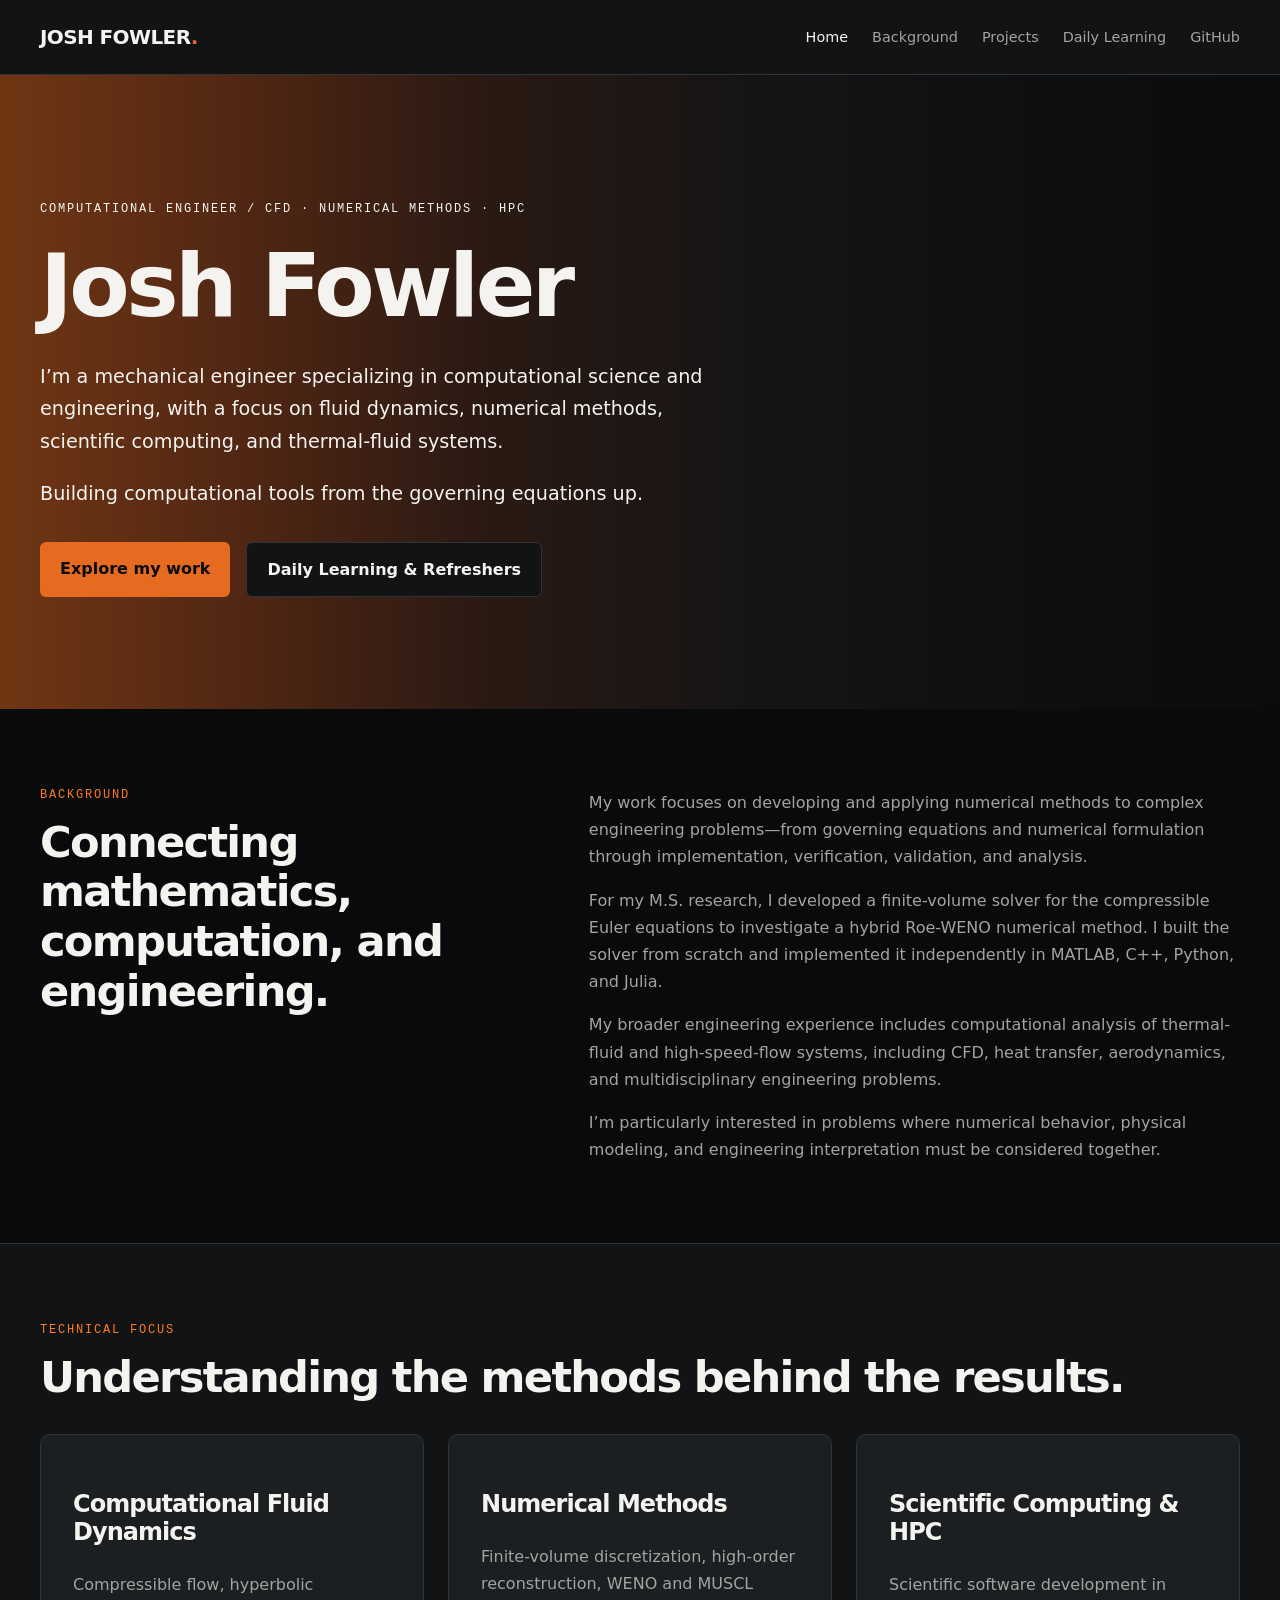
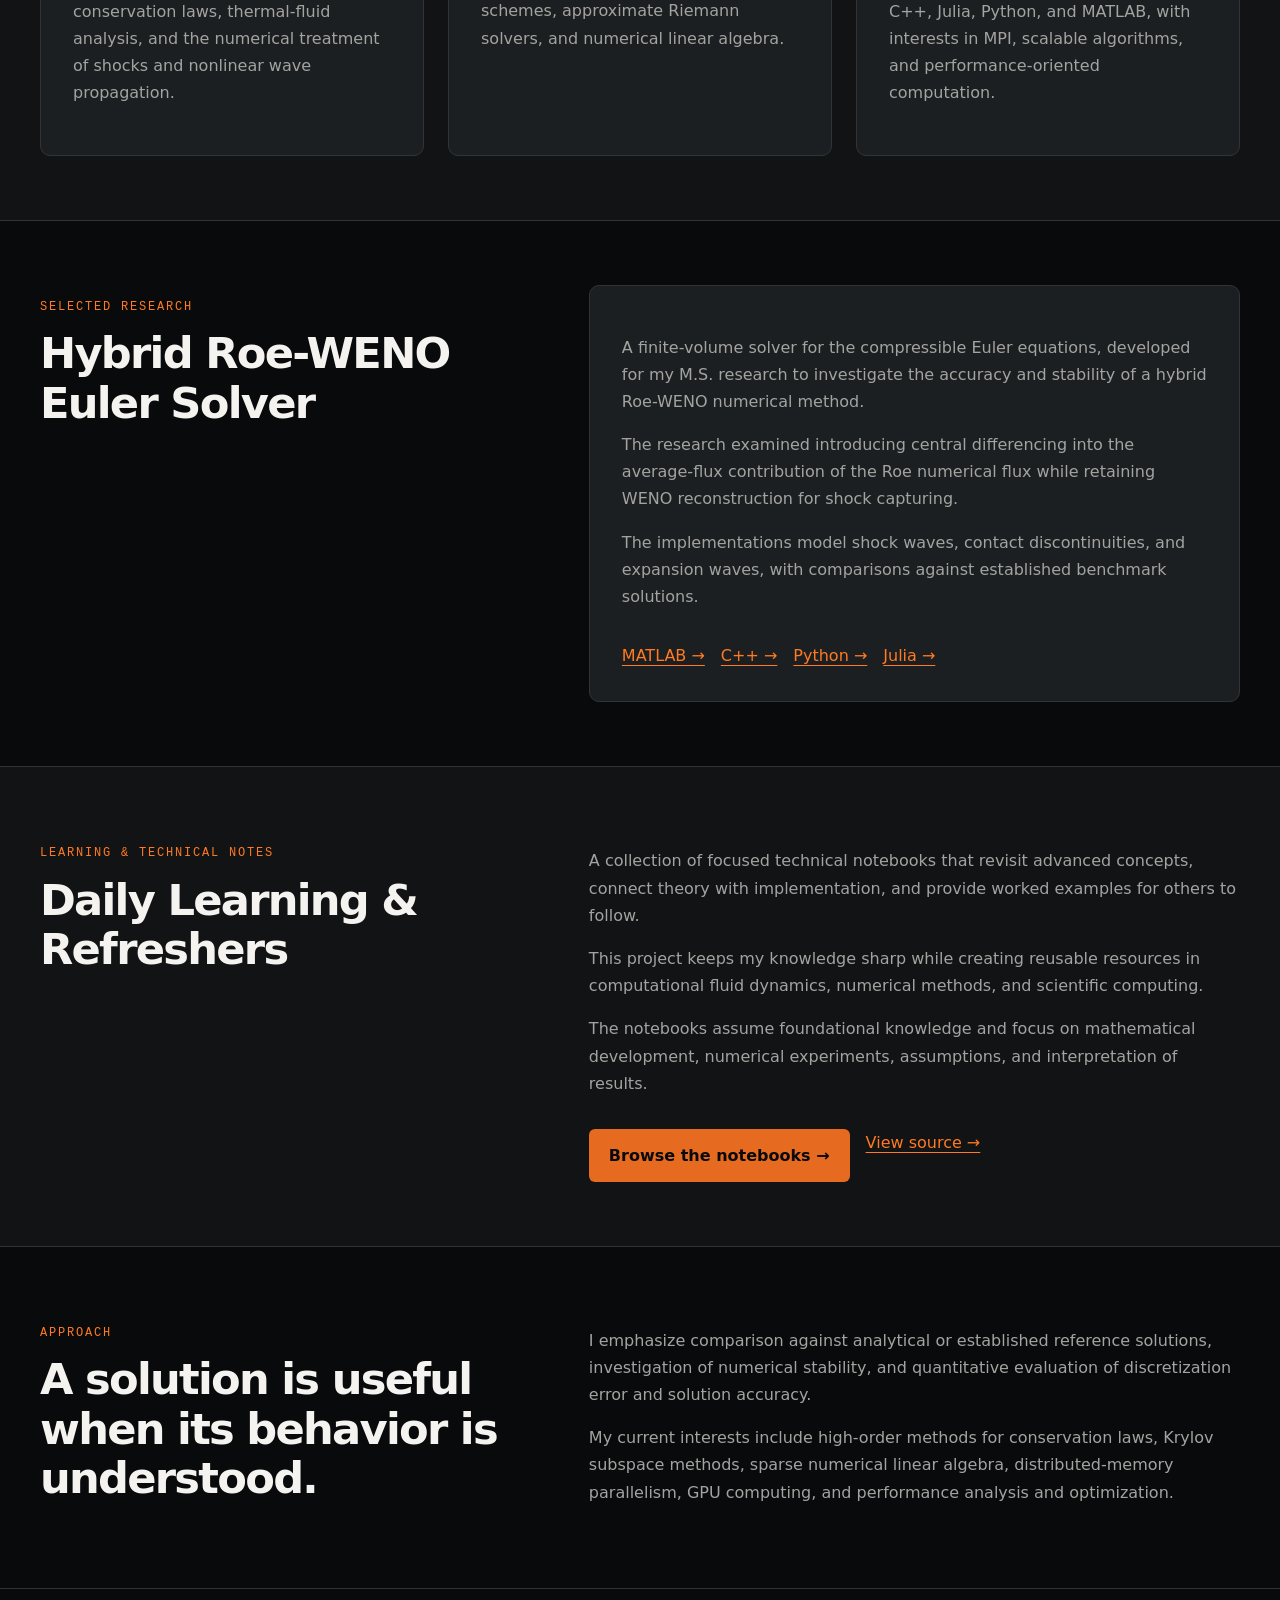
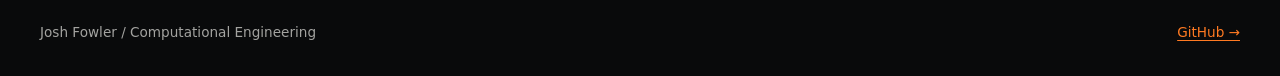
==== index.html @ 1750c248 "Initial Commit Updated" ====
<!doctype html>
<html lang="en">
<head>
  <meta charset="utf-8">
  <meta name="viewport" content="width=device-width, initial-scale=1">

  <title>Josh Fowler | Computational Engineer</title>

  <meta
    name="description"
    content="Josh Fowler — mechanical engineer specializing in computational fluid dynamics, numerical methods, and high-performance scientific computing."
  >

  <link rel="stylesheet" href="styles.css">
</head>

<body>
  <a class="skip" href="#main">Skip to content</a>

  <header class="site-header">
    <nav class="container nav" aria-label="Main navigation">
      <a class="brand" href="index.html">
        JOSH FOWLER<span style="color: var(--color-accent)">.</span>
      </a>

      <div class="nav-links">
        <a href="index.html" aria-current="page">Home</a>
        <a href="#background">Background</a>
        <a href="#projects">Projects</a>
        <a href="/daily-learning/">Daily Learning</a>
        <a href="https://github.com/josh-fowler-hub">GitHub</a>
      </div>
    </nav>
  </header>

  <main id="main">
    <section class="hero">
      <div class="container">
        <p class="eyebrow">
          Computational Engineer / CFD · Numerical Methods · HPC
        </p>

        <h1>Josh Fowler</h1>

        <p class="lead">
          I’m a mechanical engineer specializing in computational science
          and engineering, with a focus on fluid dynamics, numerical
          methods, scientific computing, and thermal-fluid systems.
        </p>

        <p class="lead">
          Building computational tools from the governing equations up.
        </p>

        <div class="actions">
          <a class="button" href="#projects">Explore my work</a>
          <a class="button secondary" href="/daily-learning/">
            Daily Learning &amp; Refreshers
          </a>
        </div>
      </div>
    </section>

    <section class="section" id="background">
      <div class="container featured">
        <div>
          <p class="eyebrow">Background</p>
          <h2>Connecting mathematics, computation, and engineering.</h2>
        </div>

        <div>
          <p class="intro">
            My work focuses on developing and applying numerical methods
            to complex engineering problems—from governing equations and
            numerical formulation through implementation, verification,
            validation, and analysis.
          </p>

          <p class="intro">
            For my M.S. research, I developed a finite-volume solver for
            the compressible Euler equations to investigate a hybrid
            Roe-WENO numerical method. I built the solver from scratch
            and implemented it independently in MATLAB, C++, Python,
            and Julia.
          </p>

          <p class="intro">
            My broader engineering experience includes computational
            analysis of thermal-fluid and high-speed-flow systems,
            including CFD, heat transfer, aerodynamics, and
            multidisciplinary engineering problems.
          </p>

          <p class="intro">
            I’m particularly interested in problems where numerical
            behavior, physical modeling, and engineering interpretation
            must be considered together.
          </p>
        </div>
      </div>
    </section>

    <section class="section alt">
      <div class="container">
        <p class="eyebrow">Technical focus</p>
        <h2>Understanding the methods behind the results.</h2>

        <div class="grid">
          <article class="card">
            <h3>Computational Fluid Dynamics</h3>
            <p>
              Compressible flow, hyperbolic conservation laws,
              thermal-fluid analysis, and the numerical treatment
              of shocks and nonlinear wave propagation.
            </p>
          </article>

          <article class="card">
            <h3>Numerical Methods</h3>
            <p>
              Finite-volume discretization, high-order reconstruction,
              WENO and MUSCL schemes, approximate Riemann solvers,
              and numerical linear algebra.
            </p>
          </article>

          <article class="card">
            <h3>Scientific Computing &amp; HPC</h3>
            <p>
              Scientific software development in C++, Julia, Python,
              and MATLAB, with interests in MPI, scalable algorithms,
              and performance-oriented computation.
            </p>
          </article>
        </div>
      </div>
    </section>

    <section class="section" id="projects">
      <div class="container featured">
        <div>
          <p class="eyebrow">Selected research</p>
          <h2>Hybrid Roe-WENO Euler Solver</h2>
        </div>

        <article class="card">
          <p>
            A finite-volume solver for the compressible Euler equations,
            developed for my M.S. research to investigate the accuracy
            and stability of a hybrid Roe-WENO numerical method.
          </p>

          <p>
            The research examined introducing central differencing into
            the average-flux contribution of the Roe numerical flux
            while retaining WENO reconstruction for shock capturing.
          </p>

          <p>
            The implementations model shock waves, contact
            discontinuities, and expansion waves, with comparisons
            against established benchmark solutions.
          </p>

          <div class="actions">
            <a href="https://github.com/josh-fowler-hub/HighOrderEuler-MATLAB">
              MATLAB →
            </a>
            <a href="https://github.com/josh-fowler-hub/HighOrderEuler-Cpp">
              C++ →
            </a>
            <a href="https://github.com/josh-fowler-hub/PyHighOrderEuler">
              Python →
            </a>
            <a href="https://github.com/josh-fowler-hub/HighOrderEuler.jl">
              Julia →
            </a>
          </div>
        </article>
      </div>
    </section>

    <section class="section alt">
      <div class="container featured">
        <div>
          <p class="eyebrow">Learning &amp; technical notes</p>
          <h2>Daily Learning &amp; Refreshers</h2>
        </div>

        <div>
          <p class="intro">
            A collection of focused technical notebooks that revisit
            advanced concepts, connect theory with implementation,
            and provide worked examples for others to follow.
          </p>

          <p class="intro">
            This project keeps my knowledge sharp while creating
            reusable resources in computational fluid dynamics,
            numerical methods, and scientific computing.
          </p>

          <p class="intro">
            The notebooks assume foundational knowledge and focus
            on mathematical development, numerical experiments,
            assumptions, and interpretation of results.
          </p>

          <div class="actions">
            <a class="button" href="/daily-learning/">
              Browse the notebooks →
            </a>
            <a href="https://github.com/josh-fowler-hub/daily-learning">
              View source →
            </a>
          </div>
        </div>
      </div>
    </section>

    <section class="section">
      <div class="container featured">
        <div>
          <p class="eyebrow">Approach</p>
          <h2>A solution is useful when its behavior is understood.</h2>
        </div>

        <div>
          <p class="intro">
            I emphasize comparison against analytical or established
            reference solutions, investigation of numerical stability,
            and quantitative evaluation of discretization error
            and solution accuracy.
          </p>

          <p class="intro">
            My current interests include high-order methods for
            conservation laws, Krylov subspace methods, sparse
            numerical linear algebra, distributed-memory parallelism,
            GPU computing, and performance analysis and optimization.
          </p>
        </div>
      </div>
    </section>
  </main>

  <footer>
    <div class="container footer-inner">
      <span>
        Josh Fowler / Computational Engineering
      </span>

      <a href="https://github.com/josh-fowler-hub">
        GitHub →
      </a>
    </div>
  </footer>
</body>
</html>
---- styles.css ----
:root {
  --titan-black: #090a0b;
  --titan-carbon: #111315;
  --titan-graphite: #1c1f22;
  --titan-steel: #303438;
  --titan-orange: #e66b20;
  --titan-orange-hot: #ff7a22;
  --titan-copper: #a94d20;
  --titan-white: #f4f3f0;
  --titan-gray: #a3a3a0;
  --titan-gray-dark: #686967;
  --color-bg: var(--titan-black);
  --color-bg-alt: var(--titan-carbon);
  --color-surface: var(--titan-graphite);
  --color-surface-hover: #24282c;
  --color-text: var(--titan-white);
  --color-text-muted: var(--titan-gray);
  --color-border: var(--titan-steel);
  --color-accent: var(--titan-orange);
  --color-accent-hover: var(--titan-orange-hot);
  --max-width: 1200px;
  --space-xs: .5rem;
  --space-sm: 1rem;
  --space-md: 2rem;
  --space-lg: 4rem;
  --space-xl: 7rem;
  --radius-sm: 6px;
  --radius-md: 10px;
  --font-body: Inter, system-ui, -apple-system, BlinkMacSystemFont, "Segoe UI", sans-serif;
  --font-mono: "JetBrains Mono", "Fira Code", monospace;
  --titan-field-gradient: linear-gradient(90deg, #ff7621 0%, #b95220 18%, #59301f 38%, #292526 58%, #181a1c 78%, #0d0f10 100%);
}
* { box-sizing: border-box; }
html { color-scheme: dark; }
body { margin: 0; background: var(--color-bg); color: var(--color-text); font-family: var(--font-body); line-height: 1.7; }
a { color: var(--color-accent-hover); text-underline-offset: .25em; }
a:hover { color: var(--color-text); }
a:focus-visible { outline: 2px solid var(--color-accent-hover); outline-offset: 5px; }
.container { width: min(var(--max-width), calc(100% - 3rem)); margin-inline: auto; }
.skip { position: absolute; left: 1rem; top: -5rem; padding: .5rem; background: var(--color-bg); z-index: 10; }
.skip:focus { top: 1rem; }
.site-header { background: var(--color-bg-alt); border-bottom: 1px solid var(--color-border); }
.nav { display: flex; align-items: center; justify-content: space-between; gap: 2rem; padding-block: 1.25rem; }
.brand { color: var(--color-text); font-weight: 750; text-decoration: none; letter-spacing: -.03em; font-size: 1.25rem; }
.nav-links { display: flex; gap: 1.5rem; flex-wrap: wrap; }
.nav-links a { color: var(--color-text-muted); text-decoration: none; font-size: .9rem; }
.nav-links a:hover, .nav-links a[aria-current="page"] { color: var(--color-text); }
.hero { position: relative; padding-block: var(--space-xl); background: var(--titan-field-gradient); }
.hero::before { content: ""; position: absolute; inset: 0; background: rgba(9,10,11,.58); }
.hero .container { position: relative; }
.eyebrow { font-family: var(--font-mono); text-transform: uppercase; letter-spacing: .15em; font-size: .75rem; color: var(--color-accent-hover); }
.hero .eyebrow { color: var(--titan-white); }
h1, h2, h3 { line-height: 1.15; letter-spacing: -.04em; }
h1 { font-size: clamp(2.8rem, 7vw, 5.5rem); margin: 1rem 0 1.5rem; max-width: 900px; }
h2 { font-size: clamp(1.8rem, 4vw, 2.7rem); margin: .5rem 0 1.25rem; }
h3 { font-size: 1.5rem; }
.lead { max-width: 680px; font-size: 1.2rem; color: var(--titan-white); }
.actions { display: flex; flex-wrap: wrap; gap: 1rem; margin-top: 2rem; }
.button { display: inline-block; background: var(--color-accent); color: var(--titan-black); padding: .8rem 1.25rem; border-radius: var(--radius-sm); font-weight: 700; text-decoration: none; }
.button:hover { background: var(--color-accent-hover); color: var(--titan-black); }
.button.secondary { background: var(--color-bg-alt); color: var(--color-text); border: 1px solid var(--color-border); }
.section { padding-block: var(--space-lg); }
.section.alt { background: var(--color-bg-alt); border-block: 1px solid var(--color-border); }
.intro { max-width: 760px; color: var(--color-text-muted); }
.grid { display: grid; grid-template-columns: repeat(3, 1fr); gap: 1.5rem; margin-top: 2rem; }
.card { background: var(--color-surface); border: 1px solid var(--color-border); border-radius: var(--radius-md); padding: var(--space-md); }
.card p, .prose p { color: var(--color-text-muted); }
.featured { display: grid; grid-template-columns: 1fr 1.3fr; gap: 3rem; align-items: start; }
.prose { max-width: 760px; }
.prose h2 { margin-top: 2.5rem; }
footer { padding-block: 2rem; border-top: 1px solid var(--color-border); color: var(--color-text-muted); font-size: .85rem; }
.footer-inner { display: flex; justify-content: space-between; gap: 1rem; flex-wrap: wrap; }
@media (max-width: 760px) {
  .nav { align-items: flex-start; flex-direction: column; gap: .75rem; }
  .nav-links { gap: 1rem; }
  .hero { padding-block: 4rem; }
  .grid, .featured { grid-template-columns: 1fr; }
  .featured { gap: 1rem; }
  .section { padding-block: 3rem; }
}
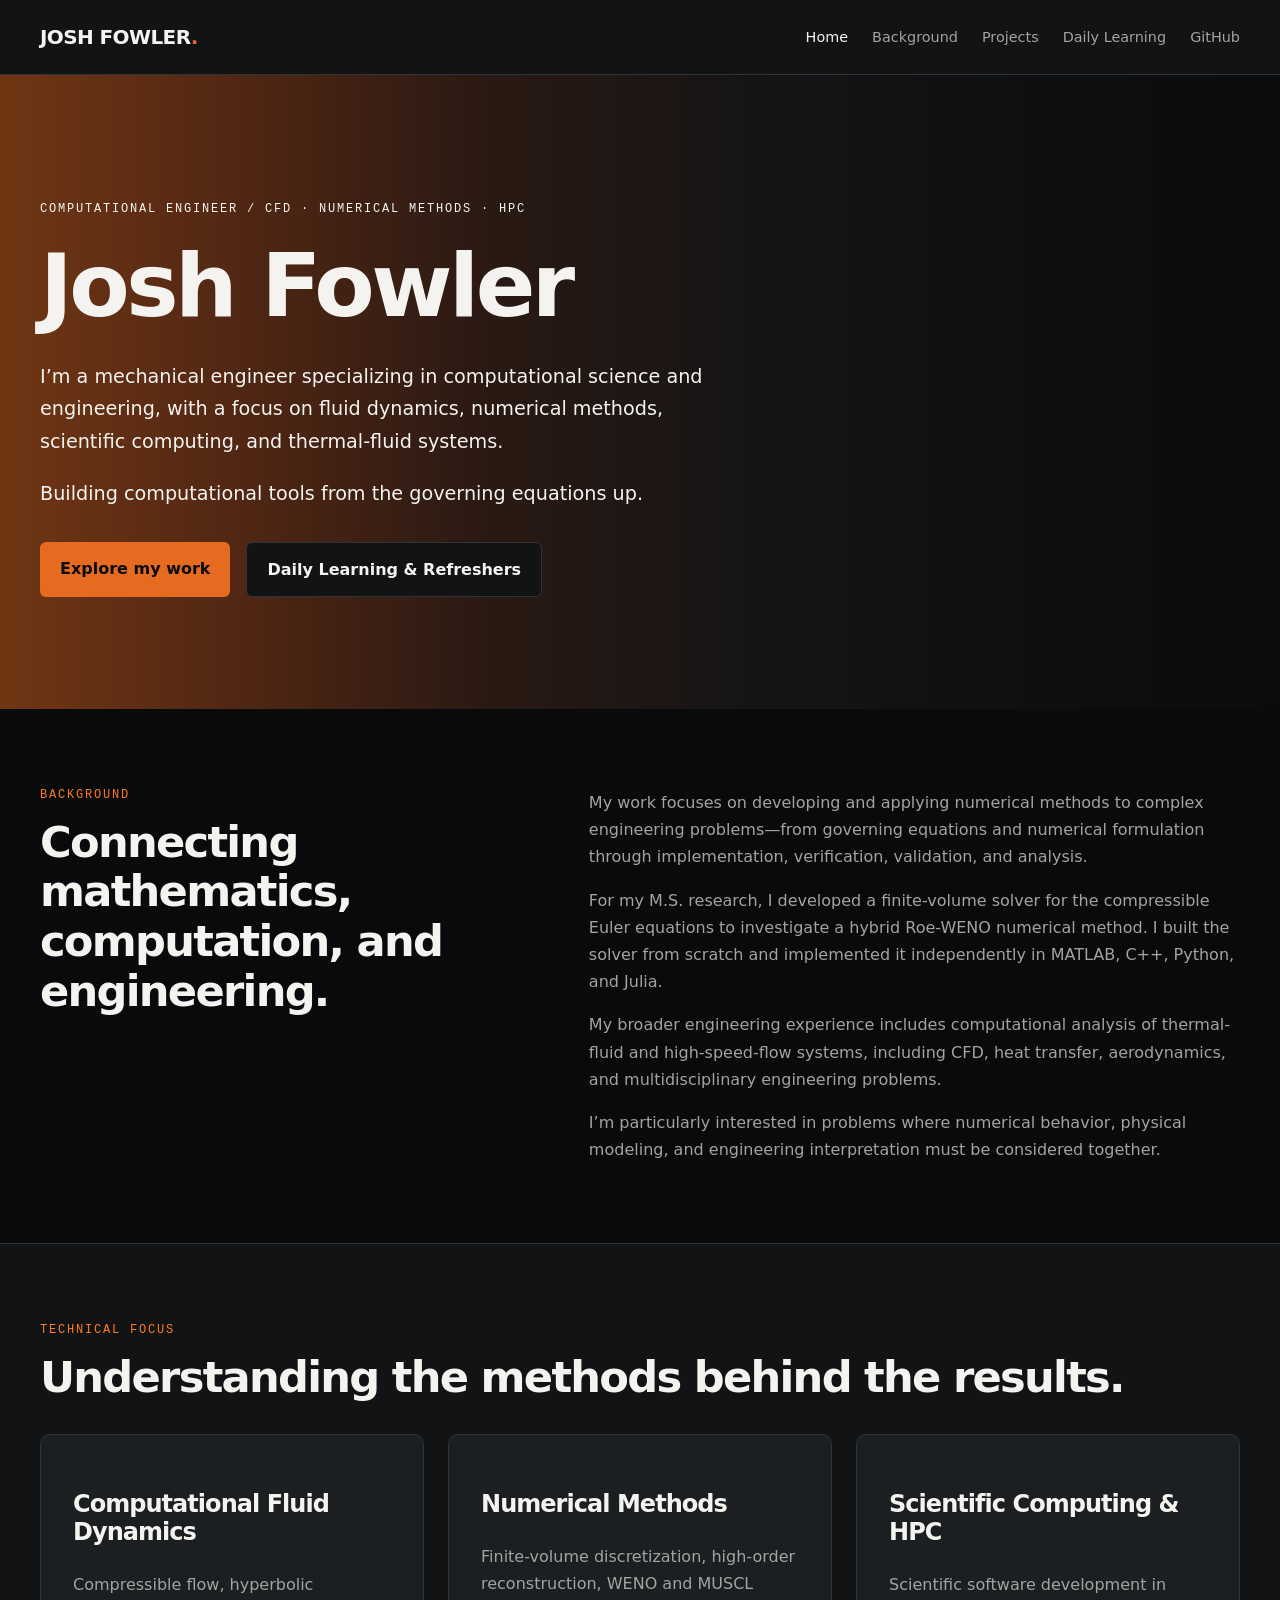
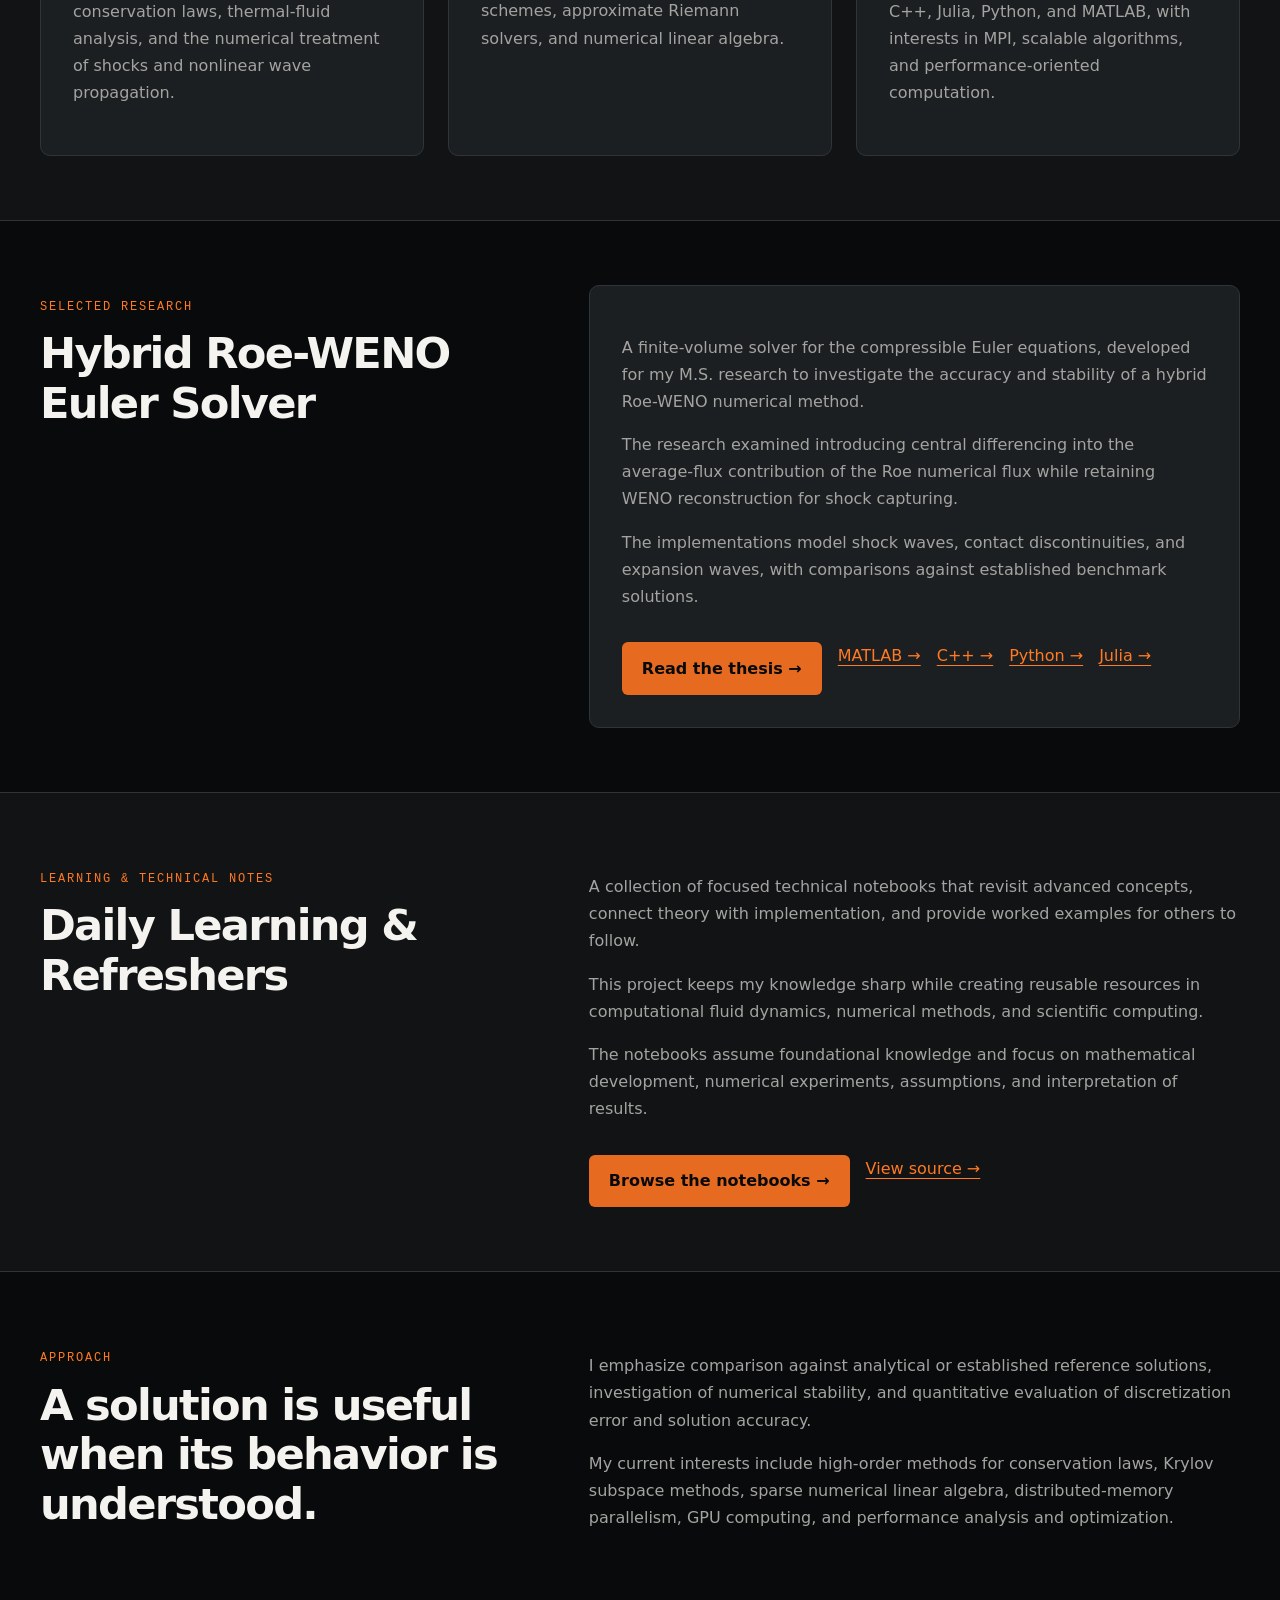
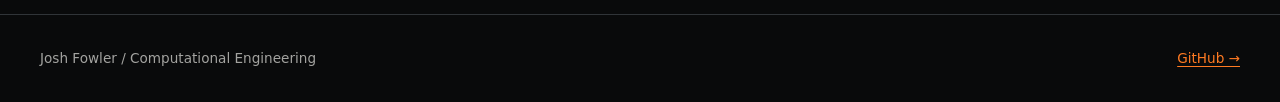
==== commit ea4114d5: "Added Thesis Added Thesis" ====
--- a/index.html
+++ b/index.html
@@ -163,6 +163,9 @@
           </p>
 
           <div class="actions">
+            <a class="button" href="/thesis/">
+              Read the thesis →
+            </a>
             <a href="https://github.com/josh-fowler-hub/HighOrderEuler-MATLAB">
               MATLAB →
             </a>
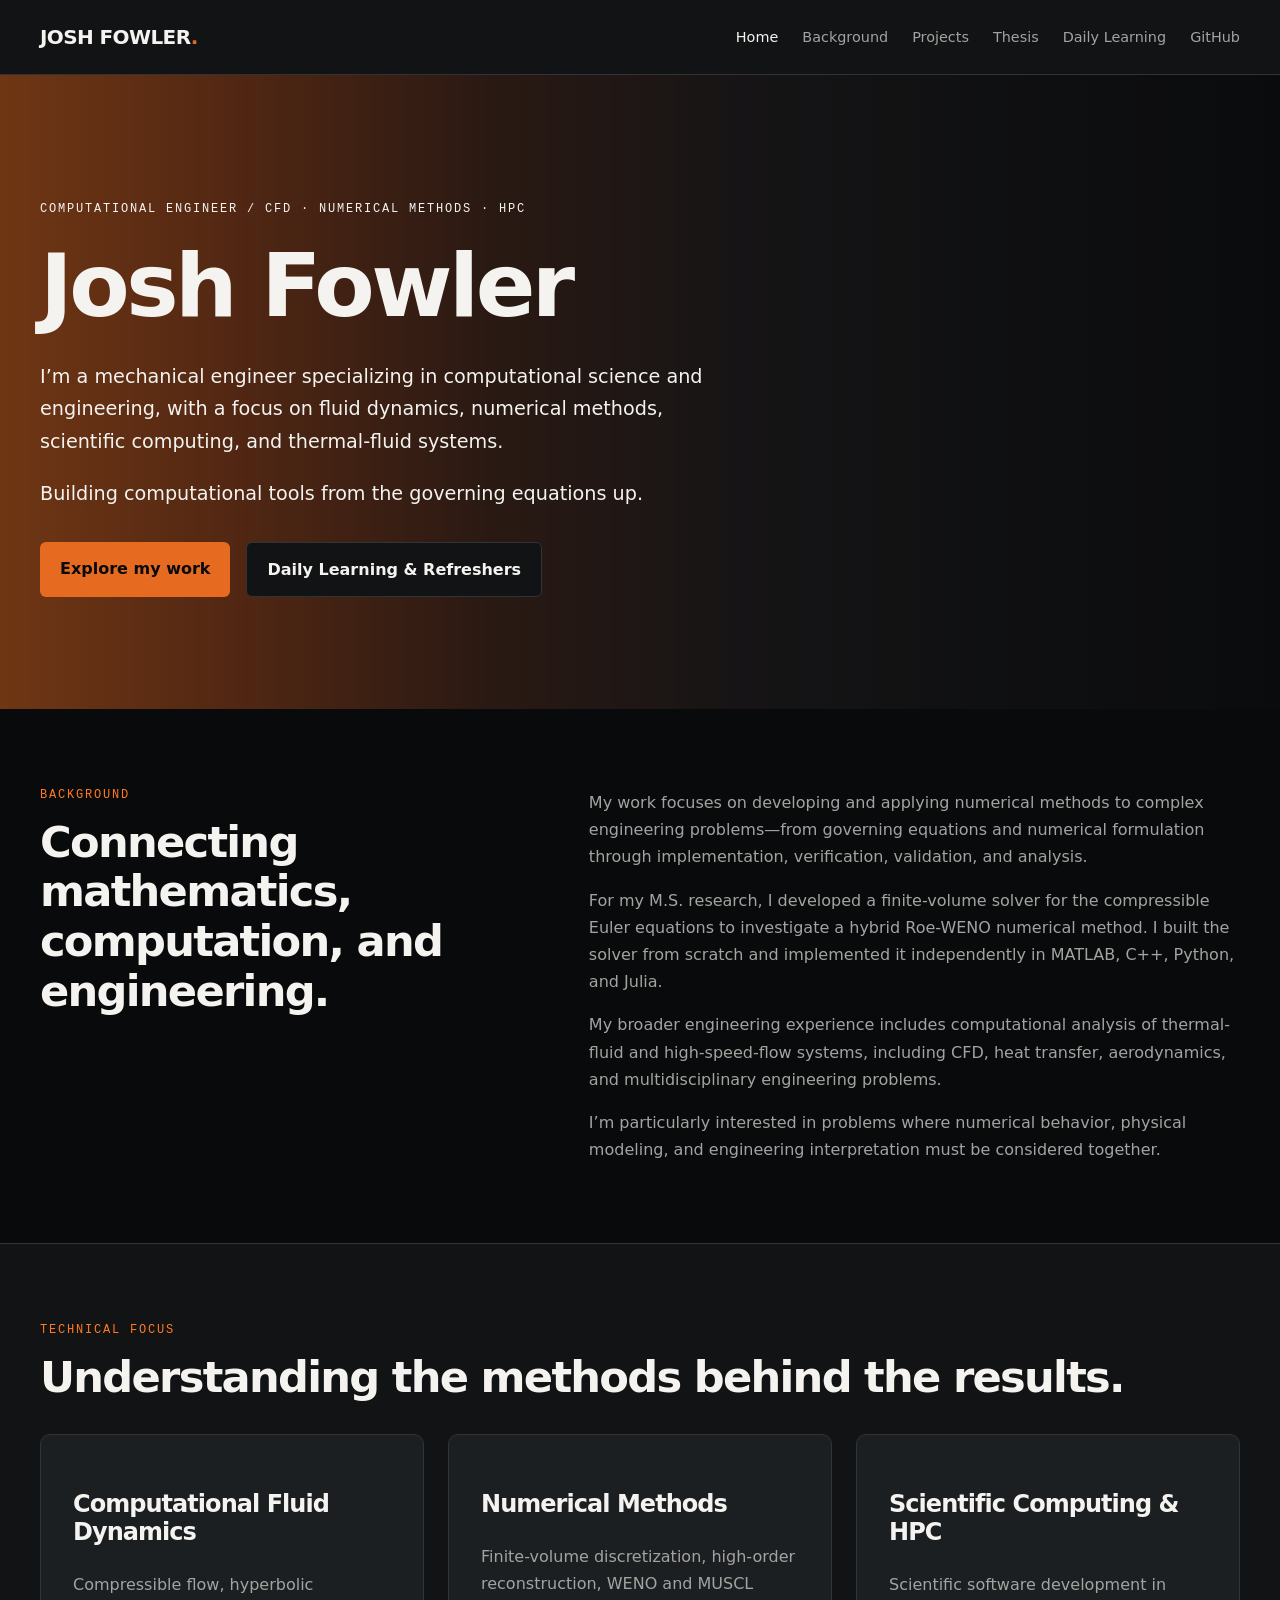
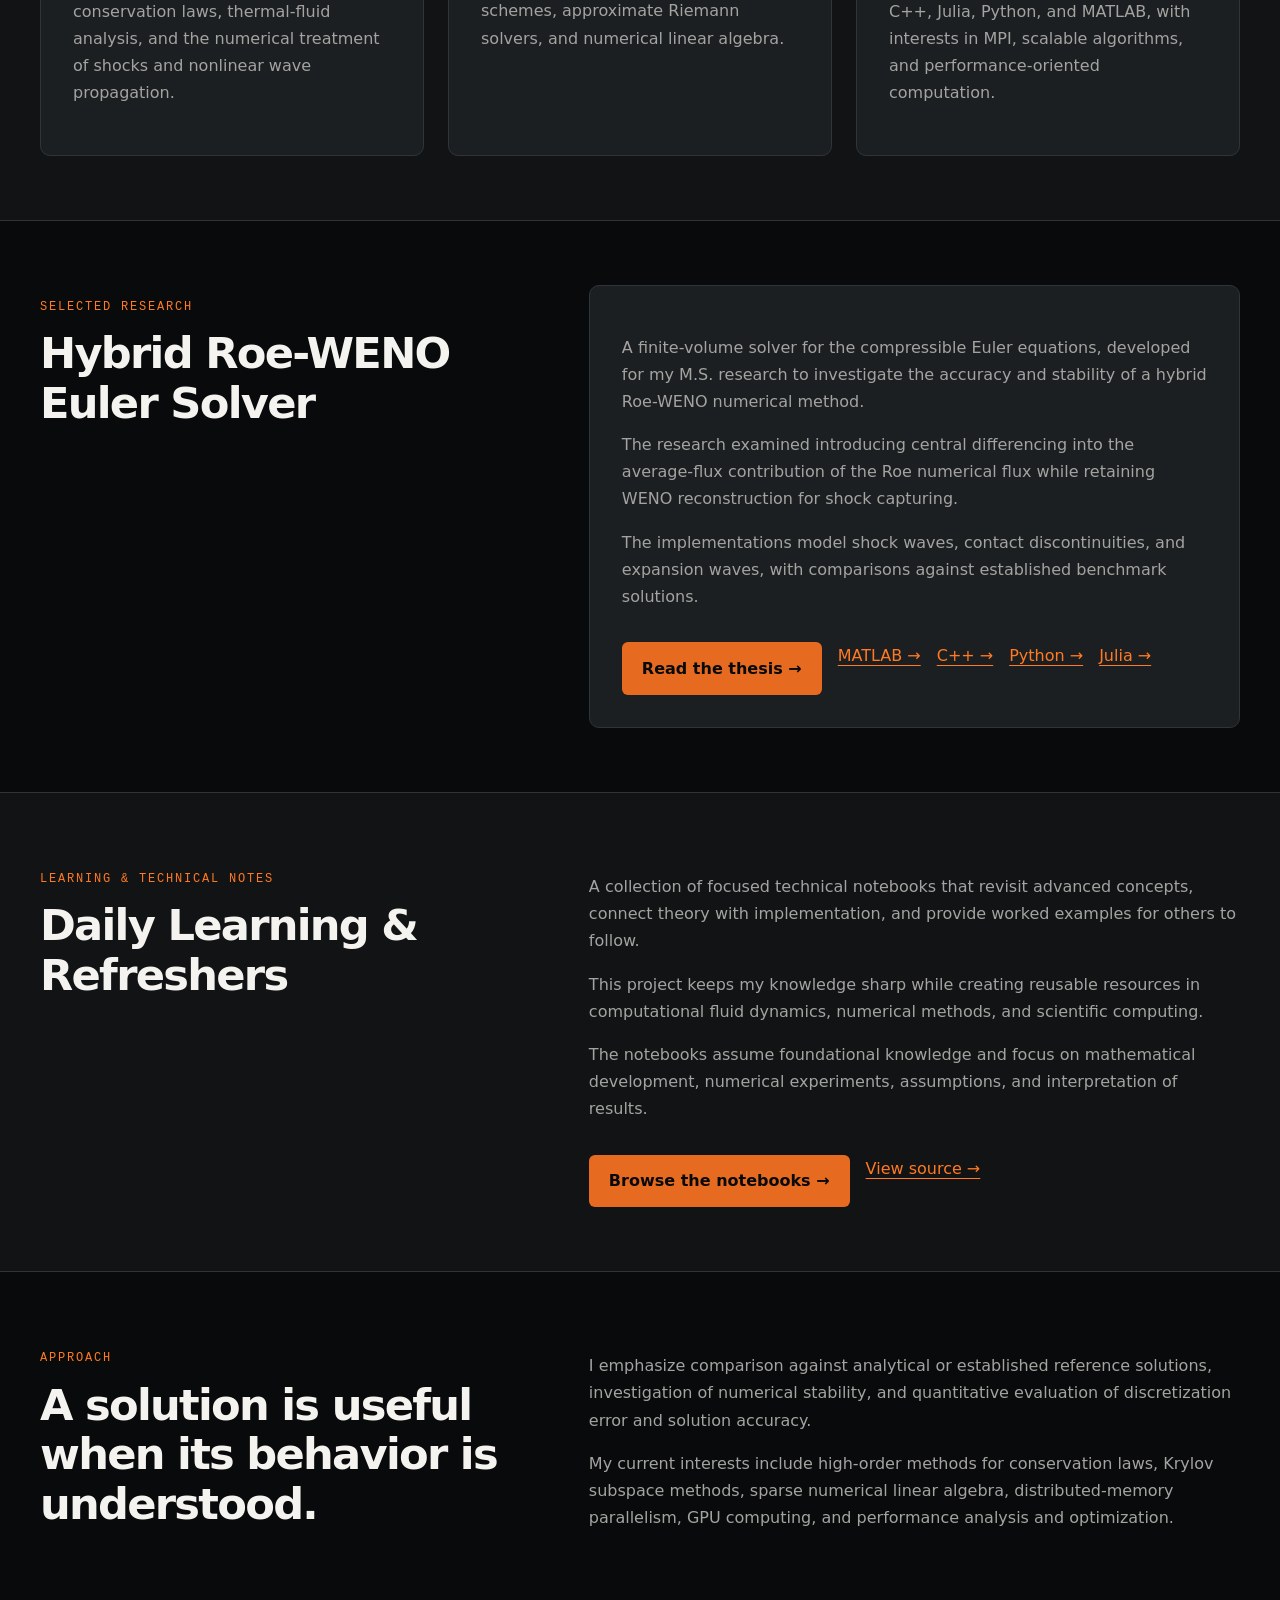
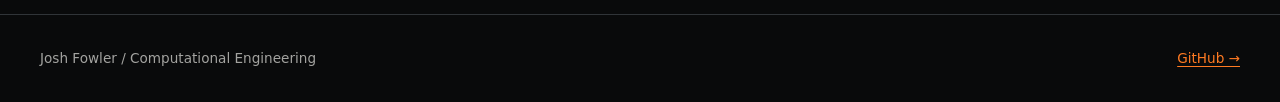
==== commit 85f76db5: "Updated navigation Updated Navigation" ====
--- a/index.html
+++ b/index.html
@@ -27,6 +27,7 @@
         <a href="index.html" aria-current="page">Home</a>
         <a href="#background">Background</a>
         <a href="#projects">Projects</a>
+        <a href="/thesis/">Thesis</a>
         <a href="/daily-learning/">Daily Learning</a>
         <a href="https://github.com/josh-fowler-hub">GitHub</a>
       </div>
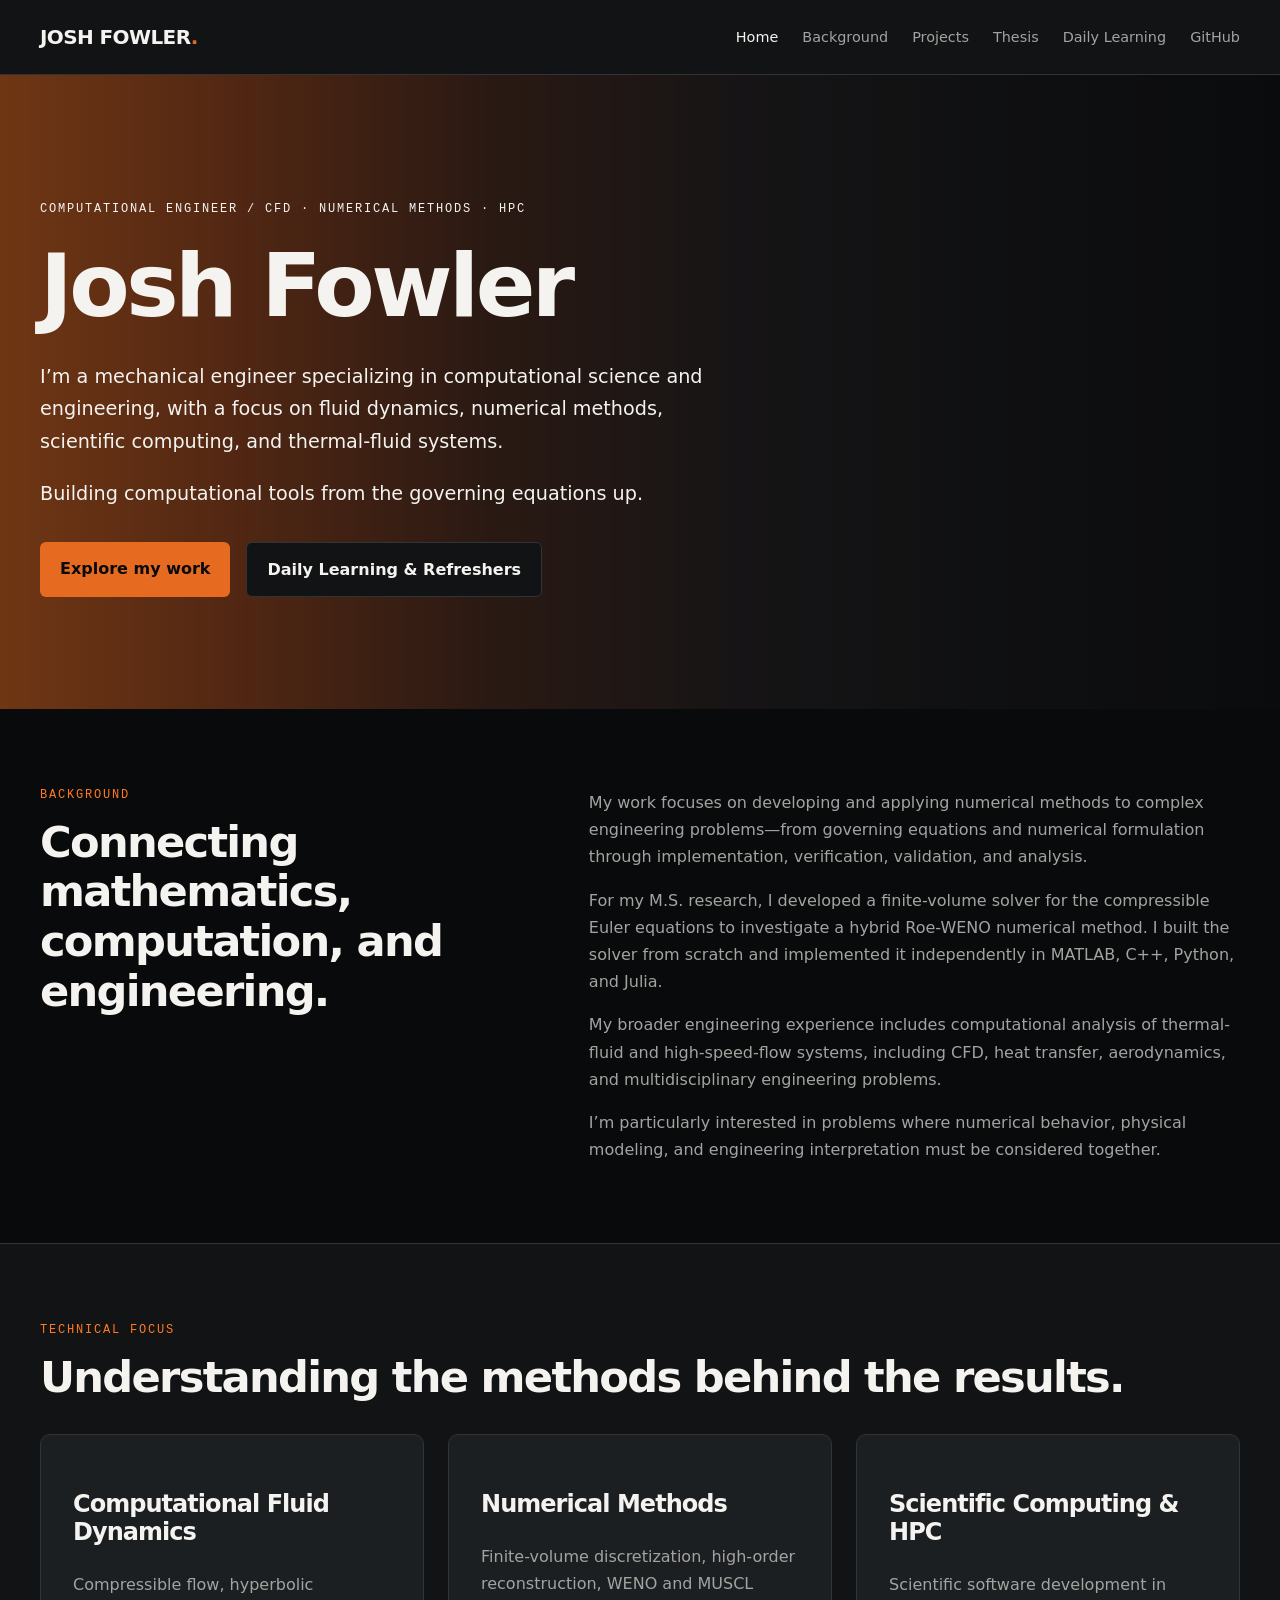
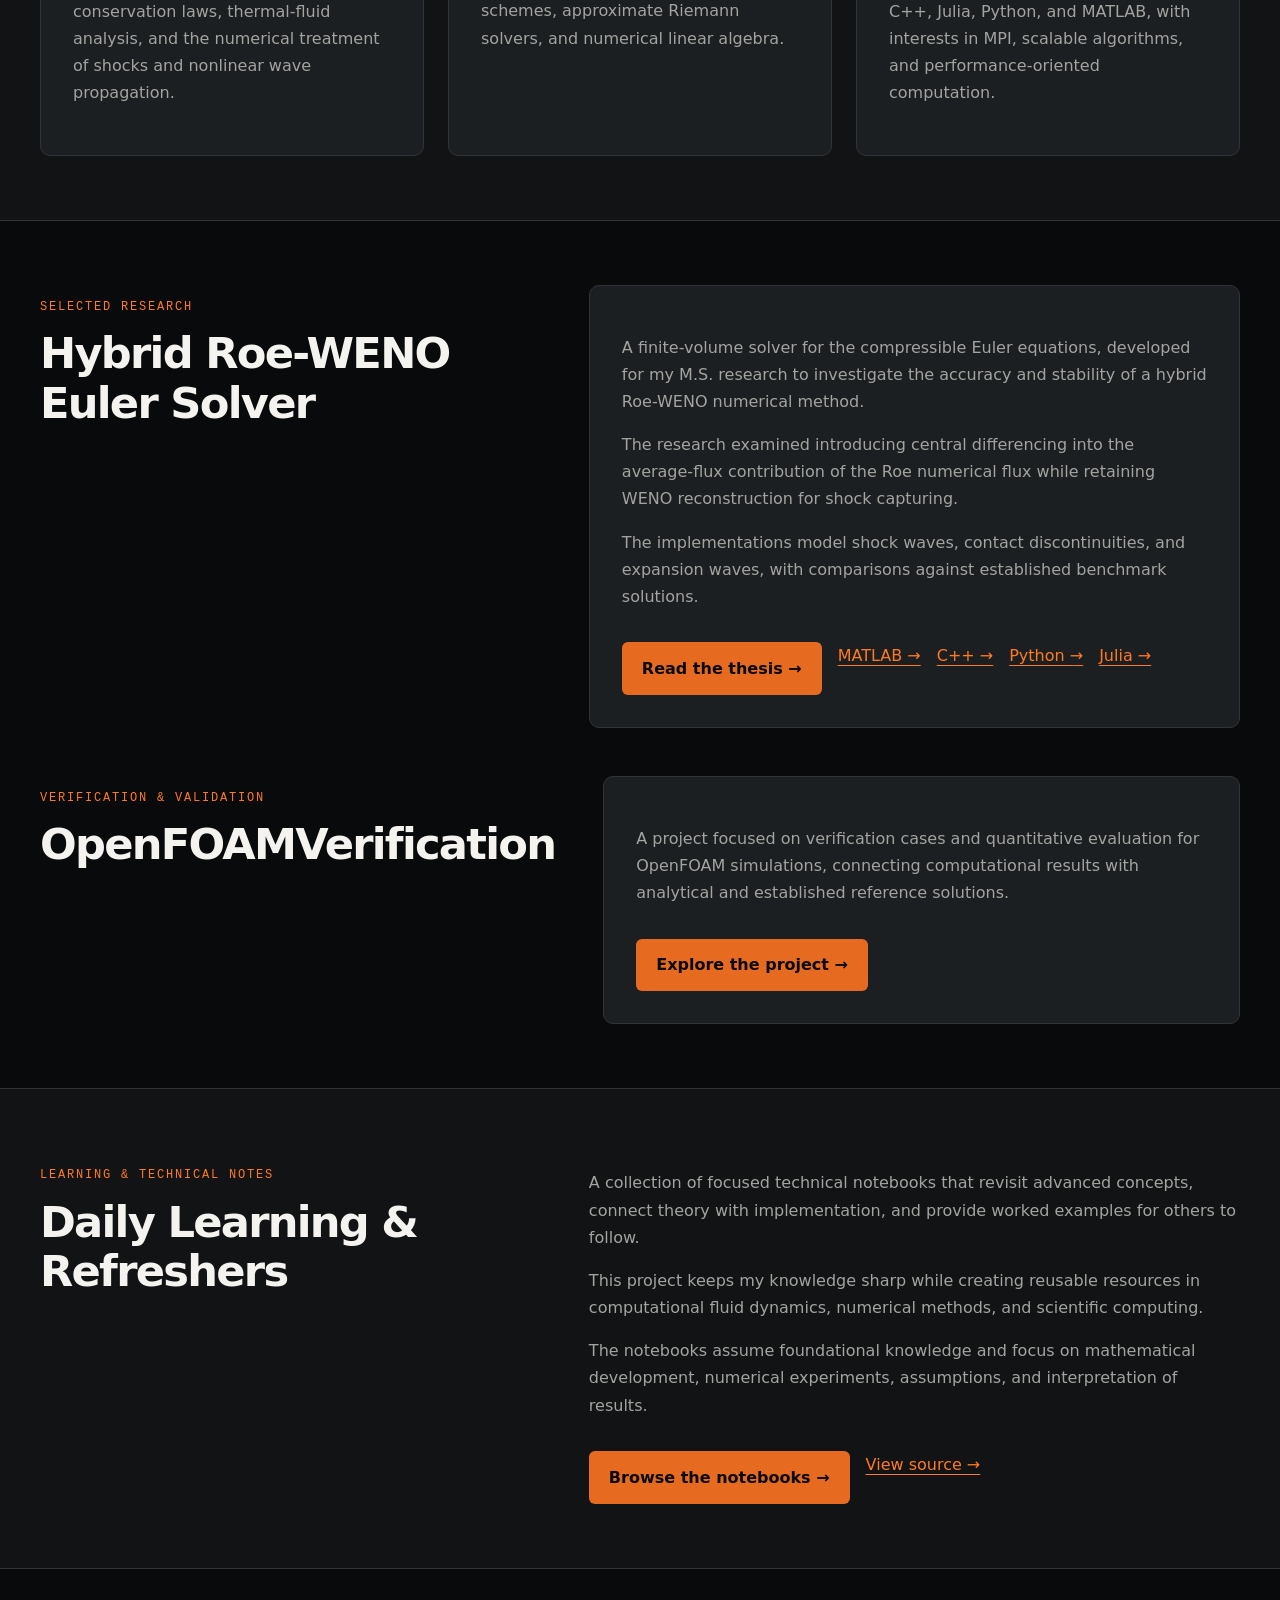
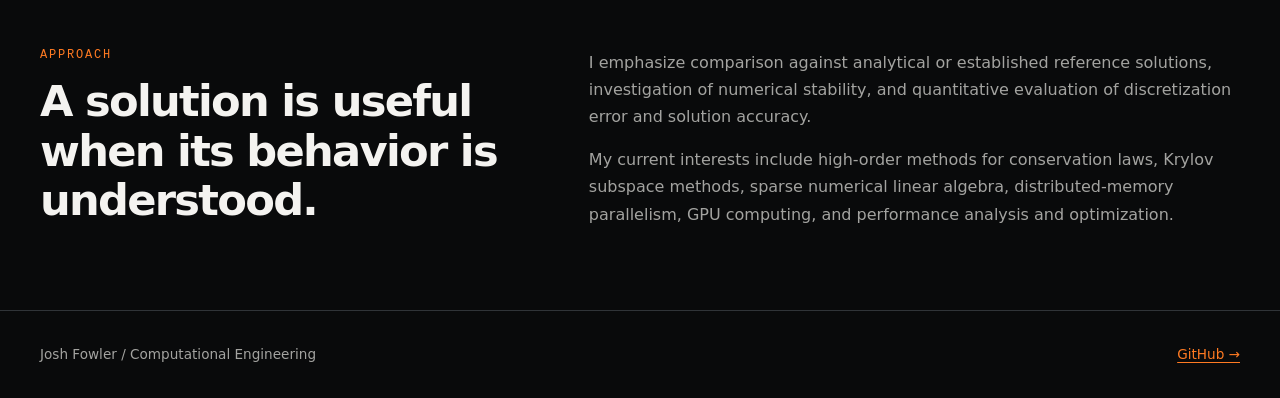
==== commit 55379062: "Added project" ====
--- a/index.html
+++ b/index.html
@@ -9,6 +9,11 @@
   <meta
     name="description"
     content="Josh Fowler — mechanical engineer specializing in computational fluid dynamics, numerical methods, and high-performance scientific computing."
+  >
+  
+  <link
+  rel="canonical"
+  href="https://josh-fowler-hub.github.io/"
   >
 
   <link rel="stylesheet" href="styles.css">
@@ -182,6 +187,27 @@
           </div>
         </article>
       </div>
+
+      <div class="container featured" style="margin-top: 3rem;">
+        <div>
+          <p class="eyebrow">Verification &amp; validation</p>
+          <h2>OpenFOAMVerification</h2>
+        </div>
+
+        <article class="card">
+          <p>
+            A project focused on verification cases and quantitative
+            evaluation for OpenFOAM simulations, connecting computational
+            results with analytical and established reference solutions.
+          </p>
+
+          <div class="actions">
+            <a class="button" href="https://github.com/josh-fowler-hub/hypersonicOpenFOAMVerification">
+              Explore the project →
+            </a>
+          </div>
+        </article>
+      </div>
     </section>
 
     <section class="section alt">
@@ -260,4 +286,4 @@
     </div>
   </footer>
 </body>
-</html>+</html>
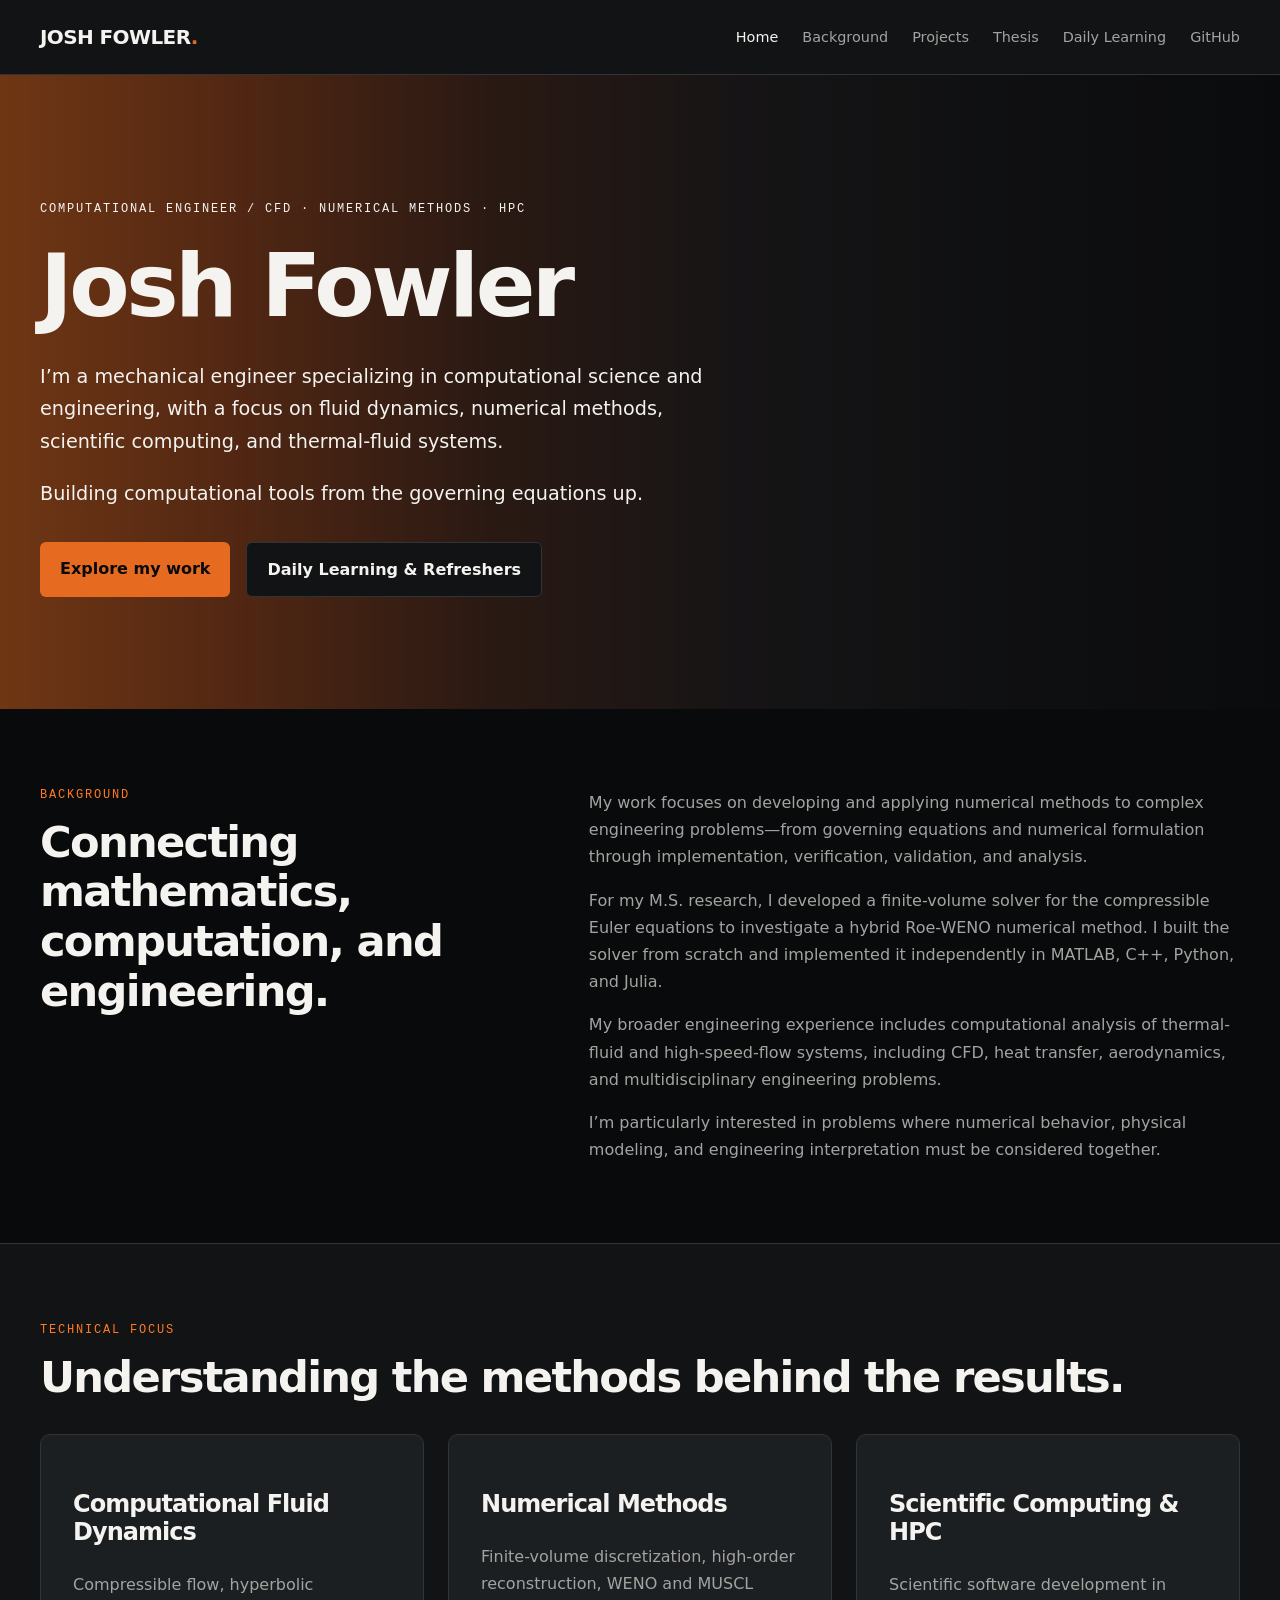
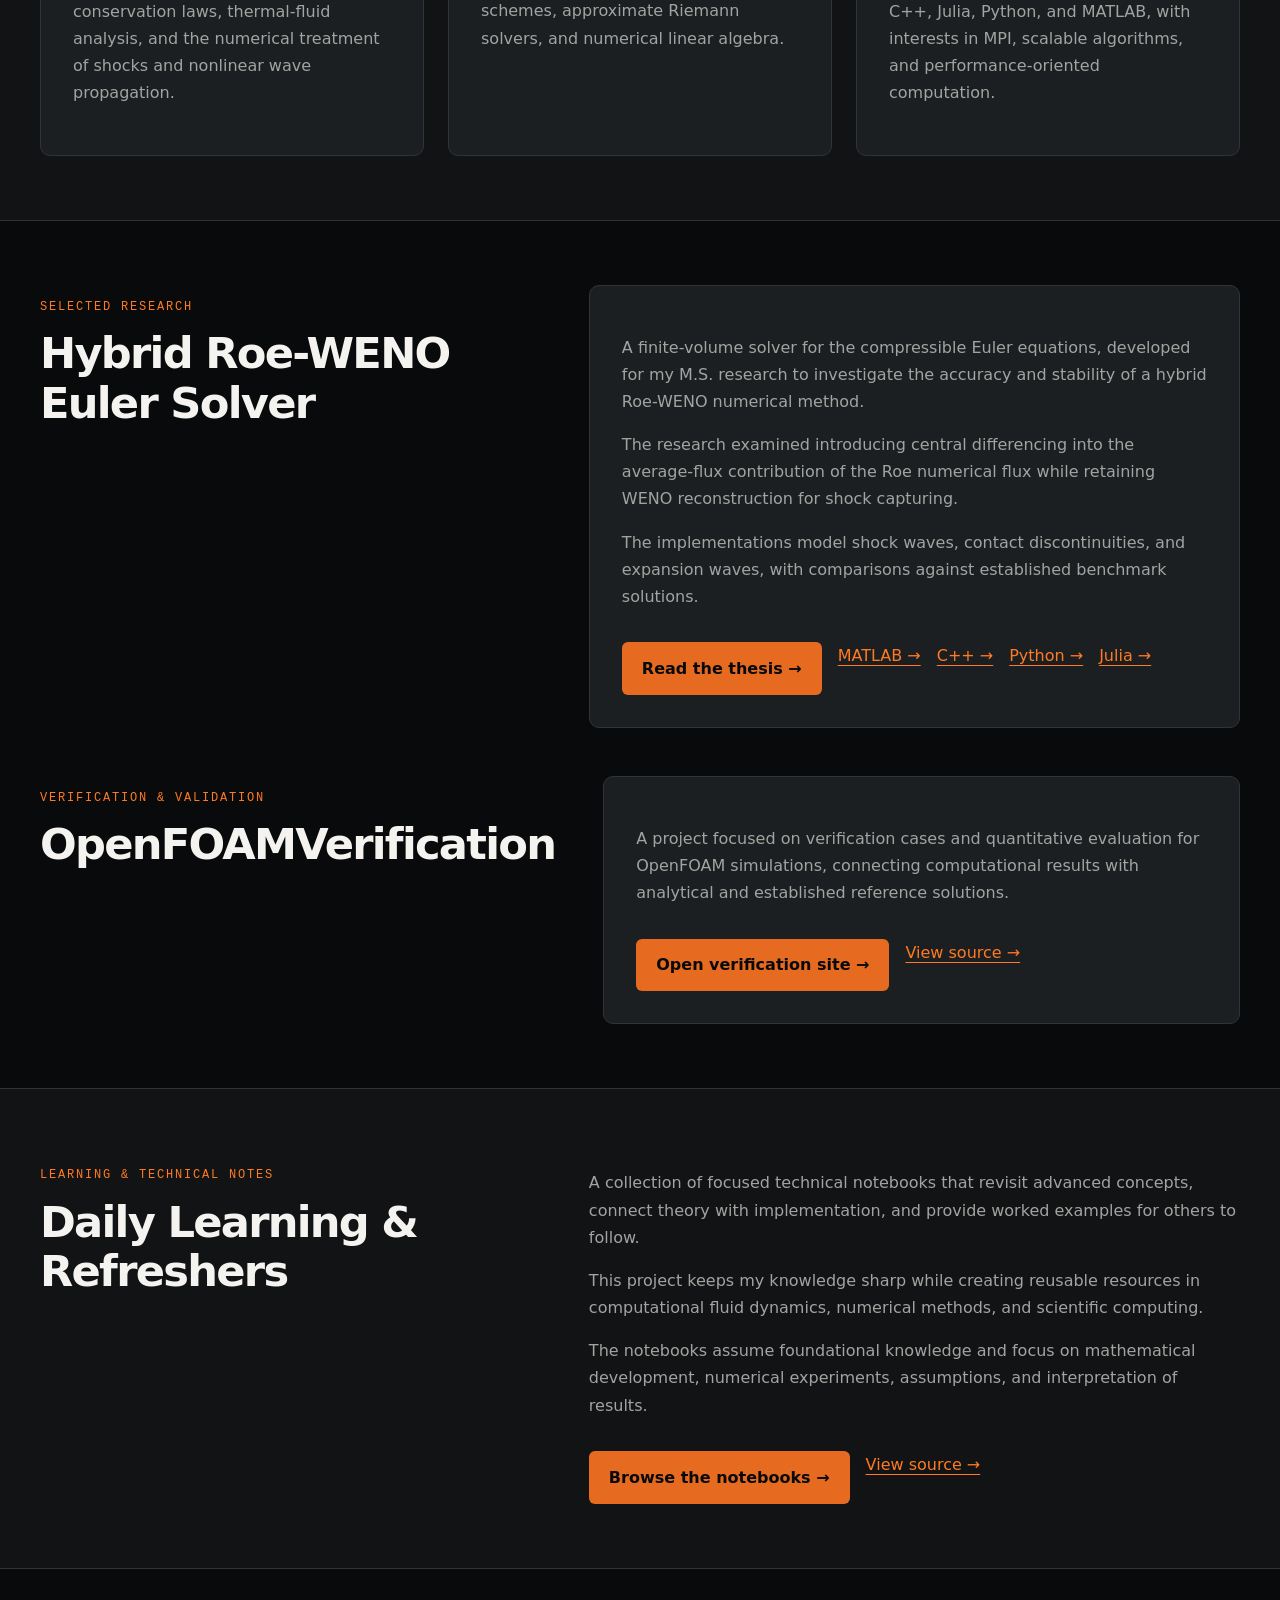
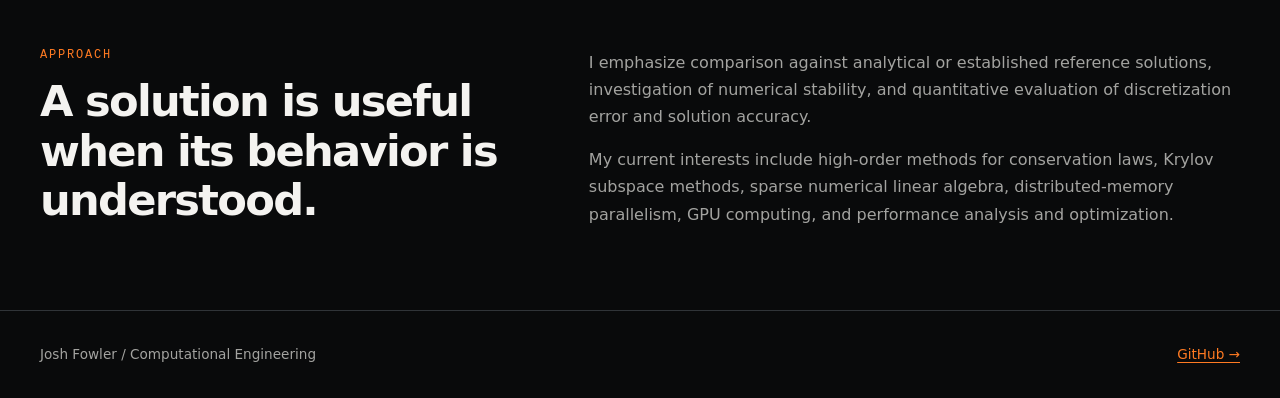
==== commit a4d9e69a: "Updated to add verification cases." ====
--- a/index.html
+++ b/index.html
@@ -202,8 +202,16 @@
           </p>
 
           <div class="actions">
-            <a class="button" href="https://github.com/josh-fowler-hub/hypersonicOpenFOAMVerification">
-              Explore the project →
+            <a
+              class="button"
+              href="https://josh-fowler-hub.github.io/hypersonicOpenFOAMVerificationCases/"
+              target="_blank"
+              rel="noopener"
+            >
+              Open verification site →
+            </a>
+            <a href="https://github.com/josh-fowler-hub/hypersonicOpenFOAMVerificationCases">
+              View source →
             </a>
           </div>
         </article>
